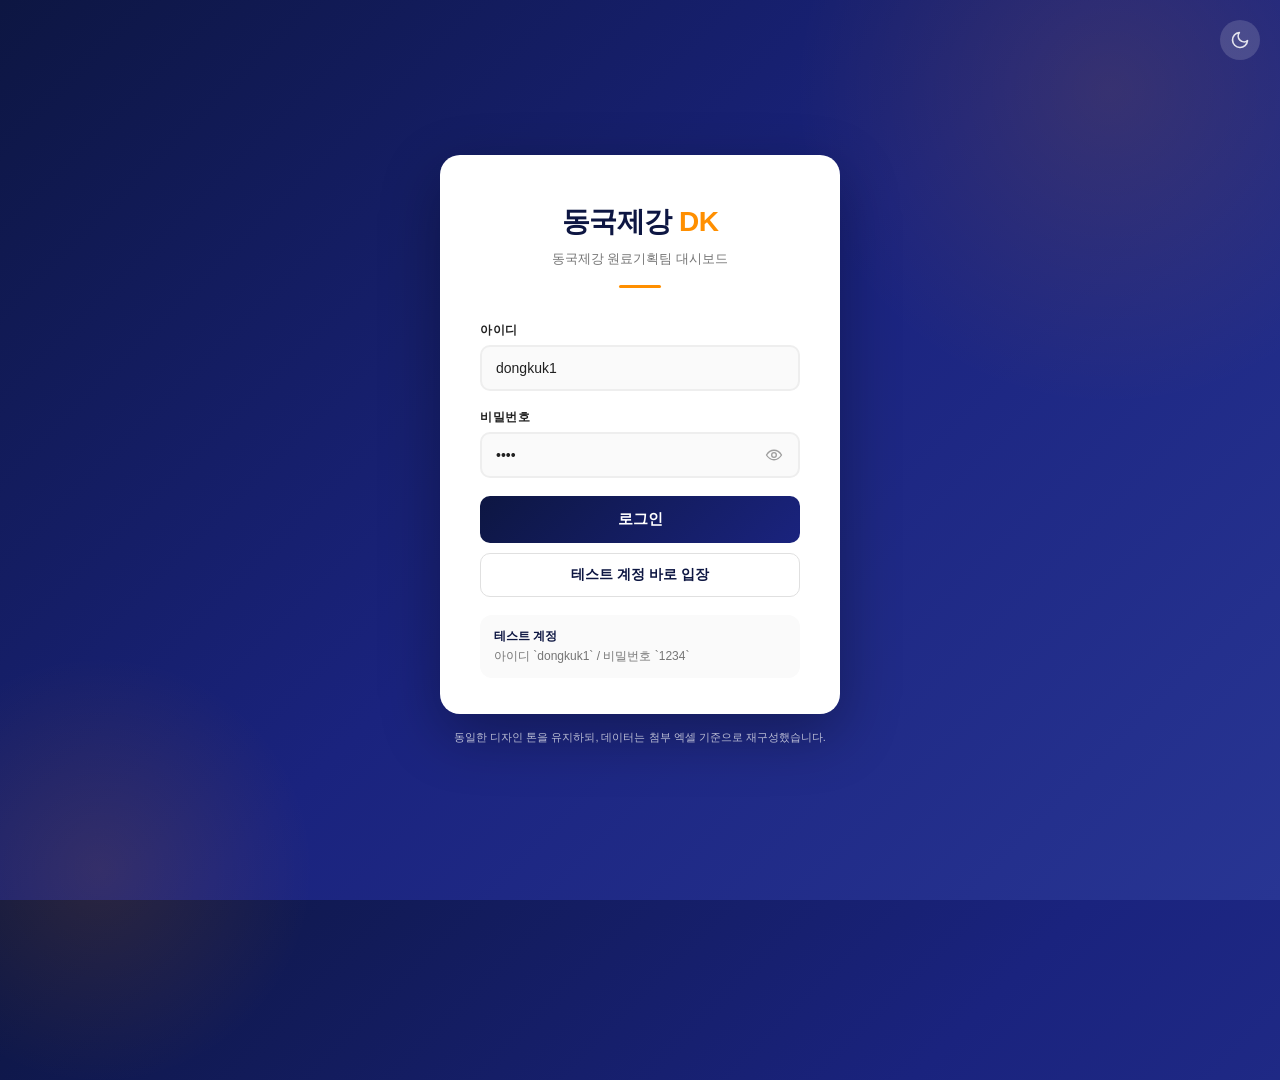
==== login.html @ 2bff6468 "Fix dark mode blue text contrast and bar chart label clipping - Brighten --primary in dark mode (#5c" ====
<!DOCTYPE html>
<html lang="ko">
<head>
  <meta charset="UTF-8">
  <meta name="viewport" content="width=device-width, initial-scale=1.0">
  <title>로그인 - 부재료 실적 모니터링</title>
  <link rel="icon" type="image/svg+xml" href="favicon.svg">
  <link rel="stylesheet" href="css/variables.css">
  <script>
    (function() {
      var t = localStorage.getItem("theme");
      if (t === "dark") document.documentElement.setAttribute("data-theme", "dark");
    })();
  </script>
  <style>
    * { margin: 0; padding: 0; box-sizing: border-box; }
    body {
      font-family: "Segoe UI", "Apple SD Gothic Neo", "Malgun Gothic", sans-serif;
      min-height: 100vh;
      display: flex;
      align-items: center;
      justify-content: center;
      background: linear-gradient(135deg, var(--primary-dark) 0%, var(--primary) 50%, var(--primary-light) 100%);
      position: relative;
      overflow: hidden;
      color: var(--white);
    }
    body::before,
    body::after {
      content: "";
      position: absolute;
      border-radius: 50%;
      background: radial-gradient(circle, rgba(255, 143, 0, 0.12), transparent 72%);
    }
    body::before {
      width: 620px;
      height: 620px;
      top: -220px;
      right: -140px;
    }
    body::after {
      width: 420px;
      height: 420px;
      bottom: -180px;
      left: -110px;
    }
    .login-wrap {
      position: relative;
      z-index: 1;
      width: 100%;
      max-width: 440px;
      padding: 0 20px;
    }
    .login-card {
      background: var(--surface);
      color: var(--text);
      border-radius: 20px;
      padding: 48px 40px 36px;
      box-shadow: 0 20px 60px rgba(0, 0, 0, 0.32);
    }
    .login-header {
      text-align: center;
      margin-bottom: 34px;
    }
    .login-logo {
      font-size: 28px;
      font-weight: 800;
      color: var(--primary-dark);
      letter-spacing: -0.5px;
      margin-bottom: 8px;
    }
    .login-logo span { color: var(--accent); }
    .login-sub {
      font-size: 13px;
      color: var(--text-light);
      line-height: 1.55;
    }
    .login-divider {
      width: 42px;
      height: 3px;
      border-radius: 999px;
      background: var(--accent);
      margin: 16px auto 0;
    }
    .field {
      margin-bottom: 18px;
    }
    .field label {
      display: block;
      font-size: 12px;
      font-weight: 700;
      color: var(--text);
      margin-bottom: 6px;
      text-transform: uppercase;
      letter-spacing: 0.5px;
    }
    .field input {
      width: 100%;
      padding: 13px 14px;
      border: 2px solid var(--gray-200);
      border-radius: 10px;
      font-size: 14px;
      color: var(--text);
      background: var(--gray-50);
      outline: none;
      transition: all 0.2s ease;
    }
    .field input:focus {
      border-color: var(--primary);
      background: var(--surface);
      box-shadow: 0 0 0 4px rgba(26, 35, 126, 0.08);
    }
    .password-field {
      margin-bottom: 18px;
    }
    .password-input-wrap {
      position: relative;
    }
    .password-input-wrap input {
      padding-right: 48px;
    }
    .password-toggle {
      position: absolute;
      top: 50%;
      right: 12px;
      transform: translateY(-50%);
      border: none;
      background: transparent;
      color: var(--gray-500);
      cursor: pointer;
      width: 28px;
      height: 28px;
      display: inline-flex;
      align-items: center;
      justify-content: center;
      border-radius: 50%;
    }
    .password-toggle:hover {
      background: rgba(26, 35, 126, 0.08);
      color: var(--primary);
    }
    .password-toggle:focus {
      outline: none;
      box-shadow: 0 0 0 3px rgba(26, 35, 126, 0.12);
    }
    .error-box {
      display: none;
      margin-bottom: 18px;
      padding: 12px 14px;
      border-radius: 10px;
      background: #ffebee;
      border: 1px solid #ffcdd2;
      color: var(--danger);
      font-size: 13px;
      font-weight: 600;
      line-height: 1.45;
    }
    .error-box.show { display: block; }
    .login-btn {
      width: 100%;
      border: none;
      border-radius: 10px;
      padding: 14px;
      background: linear-gradient(135deg, var(--primary-dark), var(--primary));
      color: var(--white);
      font-size: 15px;
      font-weight: 800;
      cursor: pointer;
      transition: transform 0.2s ease, box-shadow 0.2s ease;
    }
    .login-btn:hover {
      transform: translateY(-1px);
      box-shadow: 0 6px 18px rgba(26, 35, 126, 0.34);
    }
    .secondary-btn {
      width: 100%;
      border: 1.5px solid var(--gray-300);
      border-radius: 10px;
      padding: 12px;
      background: var(--surface);
      color: var(--primary-dark);
      font-size: 14px;
      font-weight: 700;
      cursor: pointer;
      margin-top: 10px;
    }
    .credential-hint {
      margin-top: 18px;
      padding: 12px 14px;
      border-radius: 12px;
      background: var(--gray-50);
      color: var(--text-light);
      font-size: 12px;
      line-height: 1.6;
    }
    .credential-hint strong {
      color: var(--primary-dark);
    }
    .login-footer {
      text-align: center;
      margin-top: 16px;
      font-size: 11px;
      color: rgba(255, 255, 255, 0.7);
    }
    @media (max-width: 480px) {
      .login-card { padding: 34px 24px 28px; }
    }
    [data-theme="dark"] body {
      background: linear-gradient(135deg, #0a0a1e 0%, #1a1a3e 50%, #2a2a5e 100%);
    }
    [data-theme="dark"] .login-card {
      background: #1e1e33;
      color: #e8e8f0;
      box-shadow: 0 20px 60px rgba(0, 0, 0, 0.6);
    }
    [data-theme="dark"] .login-logo { color: #c5cae9; }
    [data-theme="dark"] .login-sub { color: #a0a0bb; }
    [data-theme="dark"] .field label { color: #e8e8f0; }
    [data-theme="dark"] .field input {
      border-color: #44446b;
      background: #252540;
      color: #e8e8f0;
    }
    [data-theme="dark"] .field input:focus {
      border-color: #5c6bc0;
      background: #2a2a50;
      box-shadow: 0 0 0 4px rgba(92, 107, 192, 0.15);
    }
    [data-theme="dark"] .login-btn {
      background: linear-gradient(135deg, #2a2a5e, #3949ab);
    }
    [data-theme="dark"] .secondary-btn {
      border-color: #44446b;
      background: #252540;
      color: #c5cae9;
    }
    [data-theme="dark"] .credential-hint {
      background: #252540;
      color: #a0a0bb;
    }
    [data-theme="dark"] .credential-hint strong { color: #c5cae9; }
    [data-theme="dark"] .error-box {
      background: rgba(239, 83, 80, 0.12);
      border-color: rgba(239, 83, 80, 0.3);
      color: #ef5350;
    }
    [data-theme="dark"] .password-toggle { color: #8888a8; }
    [data-theme="dark"] .password-toggle:hover {
      background: rgba(92, 107, 192, 0.15);
      color: #9fa8da;
    }
    .login-theme-toggle {
      position: fixed;
      top: 20px;
      right: 20px;
      width: 40px;
      height: 40px;
      border: none;
      border-radius: 50%;
      background: rgba(255, 255, 255, 0.15);
      color: rgba(255, 255, 255, 0.85);
      cursor: pointer;
      display: flex;
      align-items: center;
      justify-content: center;
      z-index: 10;
      transition: background 0.2s, transform 0.2s;
    }
    .login-theme-toggle:hover {
      background: rgba(255, 255, 255, 0.25);
      transform: scale(1.08);
    }
    .login-theme-toggle svg { width: 20px; height: 20px; }
    .login-theme-toggle .icon-moon { display: block; }
    .login-theme-toggle .icon-sun { display: none; }
    [data-theme="dark"] .login-theme-toggle .icon-moon { display: none; }
    [data-theme="dark"] .login-theme-toggle .icon-sun { display: block; }
  </style>
</head>
<body>
  <button class="login-theme-toggle" id="loginThemeToggle" type="button" aria-label="다크 모드 전환">
    <svg class="icon-moon" viewBox="0 0 24 24" fill="none" stroke="currentColor" stroke-width="2" stroke-linecap="round" stroke-linejoin="round"><path d="M21 12.79A9 9 0 1 1 11.21 3 7 7 0 0 0 21 12.79z"/></svg>
    <svg class="icon-sun" viewBox="0 0 24 24" fill="none" stroke="currentColor" stroke-width="2" stroke-linecap="round" stroke-linejoin="round"><circle cx="12" cy="12" r="5"/><line x1="12" y1="1" x2="12" y2="3"/><line x1="12" y1="21" x2="12" y2="23"/><line x1="4.22" y1="4.22" x2="5.64" y2="5.64"/><line x1="18.36" y1="18.36" x2="19.78" y2="19.78"/><line x1="1" y1="12" x2="3" y2="12"/><line x1="21" y1="12" x2="23" y2="12"/><line x1="4.22" y1="19.78" x2="5.64" y2="18.36"/><line x1="18.36" y1="5.64" x2="19.78" y2="4.22"/></svg>
  </button>
  <div class="login-wrap">
    <div class="login-card">
      <div class="login-header">
        <div class="login-logo">동국제강 <span>DK</span></div>
        <div class="login-sub">동국제강 원료기획팀 대시보드</div>
        <div class="login-divider"></div>
      </div>

      <form id="loginForm">
        <div class="error-box" id="errorBox">아이디 또는 비밀번호가 올바르지 않습니다.</div>

        <div class="field">
          <label for="userId">아이디</label>
          <input id="userId" name="userId" type="text" autocomplete="username" placeholder="dongkuk1" value="dongkuk1">
        </div>

        <div class="field password-field">
          <label for="password">비밀번호</label>
          <div class="password-input-wrap">
            <input id="password" name="password" type="password" autocomplete="current-password" placeholder="1234" value="1234">
            <button class="password-toggle" id="passwordToggle" type="button" aria-label="비밀번호 표시" aria-pressed="false">
              <svg id="passwordToggleIcon" width="18" height="18" viewBox="0 0 24 24" fill="none" aria-hidden="true">
                <path d="M2 12C4.6 7.8 8 5.7 12 5.7C16 5.7 19.4 7.8 22 12C19.4 16.2 16 18.3 12 18.3C8 18.3 4.6 16.2 2 12Z" stroke="currentColor" stroke-width="1.8" stroke-linejoin="round"/>
                <circle cx="12" cy="12" r="3.1" stroke="currentColor" stroke-width="1.8"/>
              </svg>
            </button>
          </div>
        </div>

        <button class="login-btn" type="submit">로그인</button>
        <button class="secondary-btn" id="quickLoginBtn" type="button">테스트 계정 바로 입장</button>
      </form>

      <div class="credential-hint">
        <strong>테스트 계정</strong><br>
        아이디 `dongkuk1` / 비밀번호 `1234`
      </div>
    </div>
    <div class="login-footer">동일한 디자인 톤을 유지하되, 데이터는 첨부 엑셀 기준으로 재구성했습니다.</div>
  </div>

  <script src="js/storage.js"></script>
  <script>
    if (sessionStorage.getItem("loggedInUser")) {
      location.href = "index.html";
    }

    const form = document.getElementById("loginForm");
    const errorBox = document.getElementById("errorBox");
    const quickLoginBtn = document.getElementById("quickLoginBtn");
    const passwordInput = document.getElementById("password");
    const passwordToggle = document.getElementById("passwordToggle");
    const passwordToggleIcon = document.getElementById("passwordToggleIcon");

    const fallbackUsers = [
      {
        id: "dongkuk1",
        password: "1234",
        name: "이돈석 팀장",
        dept: "원료기획팀",
        role: "admin",
        status: "active"
      },
      {
        id: "dongkuk2",
        password: "1234",
        name: "박영수 대리",
        dept: "원료기획팀",
        role: "user",
        status: "active"
      }
    ];

    function getRegisteredUsers() {
      try {
        var stored = window.appStorage ? window.appStorage.getSync("usersData") : undefined;
        if (stored === undefined) {
          var raw = localStorage.getItem("usersData");
          if (!raw) return null;
          stored = JSON.parse(raw);
        }
        return Array.isArray(stored.data) && stored.data.length ? stored.data : null;
      } catch {
        return null;
      }
    }

    function findUser(userId, password) {
      const registeredUsers = getRegisteredUsers();
      const source = registeredUsers || fallbackUsers;
      const user = source.find((item) => item.id === userId && item.password === password);
      if (!user) {
        return null;
      }
      if (user.status === "inactive") {
        return { blocked: true };
      }
      const displayName = user.position ? `${user.name} ${user.position}` : user.name;
      return {
        id: user.id,
        name: displayName,
        dept: user.dept || "원료기획팀",
        role: user.role || "user"
      };
    }

    function loginUser(user) {
      sessionStorage.setItem(
        "loggedInUser",
        JSON.stringify({
          id: user.id,
          name: user.name,
          dept: user.dept,
          role: user.role
        })
      );
      location.href = "index.html";
    }

    function loginAsDemoUser() {
      const demoUser = findUser("dongkuk1", "1234");
      if (demoUser && !demoUser.blocked) {
        loginUser(demoUser);
        return;
      }
      errorBox.textContent = "기본 계정 정보를 확인할 수 없습니다.";
      errorBox.classList.add("show");
    }

    form.addEventListener("submit", function (event) {
      event.preventDefault();
      const userId = document.getElementById("userId").value.trim().toLowerCase();
      const password = document.getElementById("password").value.trim();
      const user = findUser(userId, password);

      if (user && !user.blocked) {
        loginUser(user);
        return;
      }

      errorBox.textContent = user && user.blocked
        ? "비활성화된 계정입니다. 관리자에게 문의하세요."
        : "아이디 또는 비밀번호가 올바르지 않습니다.";
      errorBox.classList.add("show");
    });

    quickLoginBtn.addEventListener("click", loginAsDemoUser);

    passwordToggle.addEventListener("click", function () {
      const shouldShow = passwordInput.type === "password";
      passwordInput.type = shouldShow ? "text" : "password";
      passwordToggle.setAttribute("aria-label", shouldShow ? "비밀번호 숨기기" : "비밀번호 표시");
      passwordToggle.setAttribute("aria-pressed", shouldShow ? "true" : "false");
      passwordToggleIcon.innerHTML = shouldShow
        ? '<path d="M3 3L21 21" stroke="currentColor" stroke-width="1.8" stroke-linecap="round"/><path d="M10.6 6.1C11.1 5.9 11.5 5.8 12 5.8C16 5.8 19.4 7.9 22 12C21 13.6 19.9 14.9 18.7 15.9M8.9 8.3C6.3 9.3 4 11.2 2 12C3 13.6 4.2 15 5.5 16C7.4 17.6 9.6 18.3 12 18.3C13 18.3 14 18.2 14.9 17.8M10 10C9.4 10.5 9 11.2 9 12C9 13.7 10.3 15 12 15C12.8 15 13.5 14.6 14 14" stroke="currentColor" stroke-width="1.8" stroke-linecap="round" stroke-linejoin="round"/>'
        : '<path d="M2 12C4.6 7.8 8 5.7 12 5.7C16 5.7 19.4 7.8 22 12C19.4 16.2 16 18.3 12 18.3C8 18.3 4.6 16.2 2 12Z" stroke="currentColor" stroke-width="1.8" stroke-linejoin="round"/><circle cx="12" cy="12" r="3.1" stroke="currentColor" stroke-width="1.8"/>';
    });

    document.getElementById("userId").addEventListener("input", function () {
      errorBox.classList.remove("show");
    });
    document.getElementById("password").addEventListener("input", function () {
      errorBox.classList.remove("show");
    });

    document.getElementById("loginThemeToggle").addEventListener("click", function() {
      var html = document.documentElement;
      var isDark = html.getAttribute("data-theme") === "dark";
      if (isDark) {
        html.removeAttribute("data-theme");
        localStorage.setItem("theme", "light");
      } else {
        html.setAttribute("data-theme", "dark");
        localStorage.setItem("theme", "dark");
      }
    });
  </script>
</body>
</html>
---- css/variables.css ----
:root {
  --primary: #1a237e;
  --primary-light: #283593;
  --primary-dark: #0d1642;
  --accent: #ff8f00;
  --accent-light: #ffa726;
  --success: #2e7d32;
  --warning: #f57f17;
  --danger: #c62828;
  --info: #1565c0;
  --gray-25: #fcfcfc;
  --gray-50: #fafafa;
  --gray-100: #f5f5f5;
  --gray-150: #f0f2f5;
  --gray-200: #eeeeee;
  --gray-300: #e0e0e0;
  --gray-400: #bdbdbd;
  --gray-500: #9e9e9e;
  --gray-600: #757575;
  --gray-700: #616161;
  --gray-800: #424242;
  --text: #212121;
  --text-light: #757575;
  --bg: #f0f2f5;
  --white: #ffffff;
  --surface: #ffffff;
  --shadow: 0 2px 8px rgba(0, 0, 0, 0.1);
  --shadow-lg: 0 4px 16px rgba(0, 0, 0, 0.12);
  --radius: 12px;
}

[data-theme="dark"] {
  --primary: #9fa8da;
  --primary-light: #7986cb;
  --primary-dark: #c5cae9;
  --accent: #ffb74d;
  --accent-light: #ffcc80;
  --success: #66bb6a;
  --warning: #ffa726;
  --danger: #ef5350;
  --info: #42a5f5;
  --gray-25: #1a1a2e;
  --gray-50: #1e1e33;
  --gray-100: #252540;
  --gray-150: #2a2a45;
  --gray-200: #33334d;
  --gray-300: #44446b;
  --gray-400: #6b6b8a;
  --gray-500: #8888a8;
  --gray-600: #a0a0bb;
  --gray-700: #b8b8d0;
  --gray-800: #d0d0e0;
  --text: #e8e8f0;
  --text-light: #a0a0bb;
  --bg: #121225;
  --white: #ffffff;
  --surface: #1e1e33;
  --shadow: 0 2px 8px rgba(0, 0, 0, 0.35);
  --shadow-lg: 0 4px 16px rgba(0, 0, 0, 0.45);
}
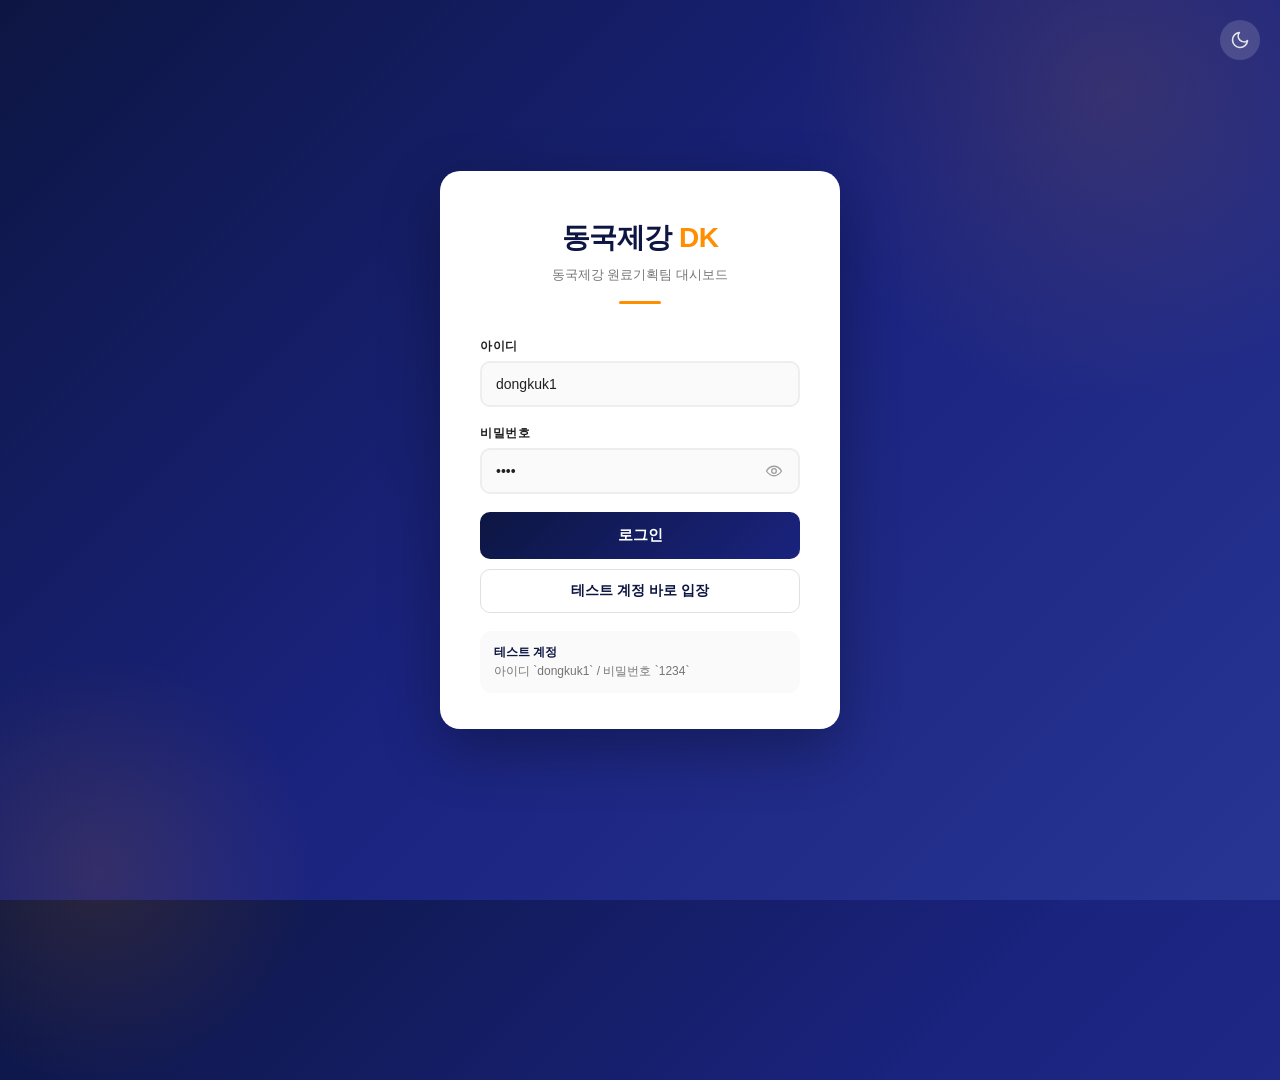
==== commit 5db2b7ed: "Remove placeholder footer text from login page Co-Authored-By: Claude Opus 4.6 (1M context) <noreply" ====
--- a/login.html
+++ b/login.html
@@ -320,7 +320,6 @@
         아이디 `dongkuk1` / 비밀번호 `1234`
       </div>
     </div>
-    <div class="login-footer">동일한 디자인 톤을 유지하되, 데이터는 첨부 엑셀 기준으로 재구성했습니다.</div>
   </div>
 
   <script src="js/storage.js"></script>
